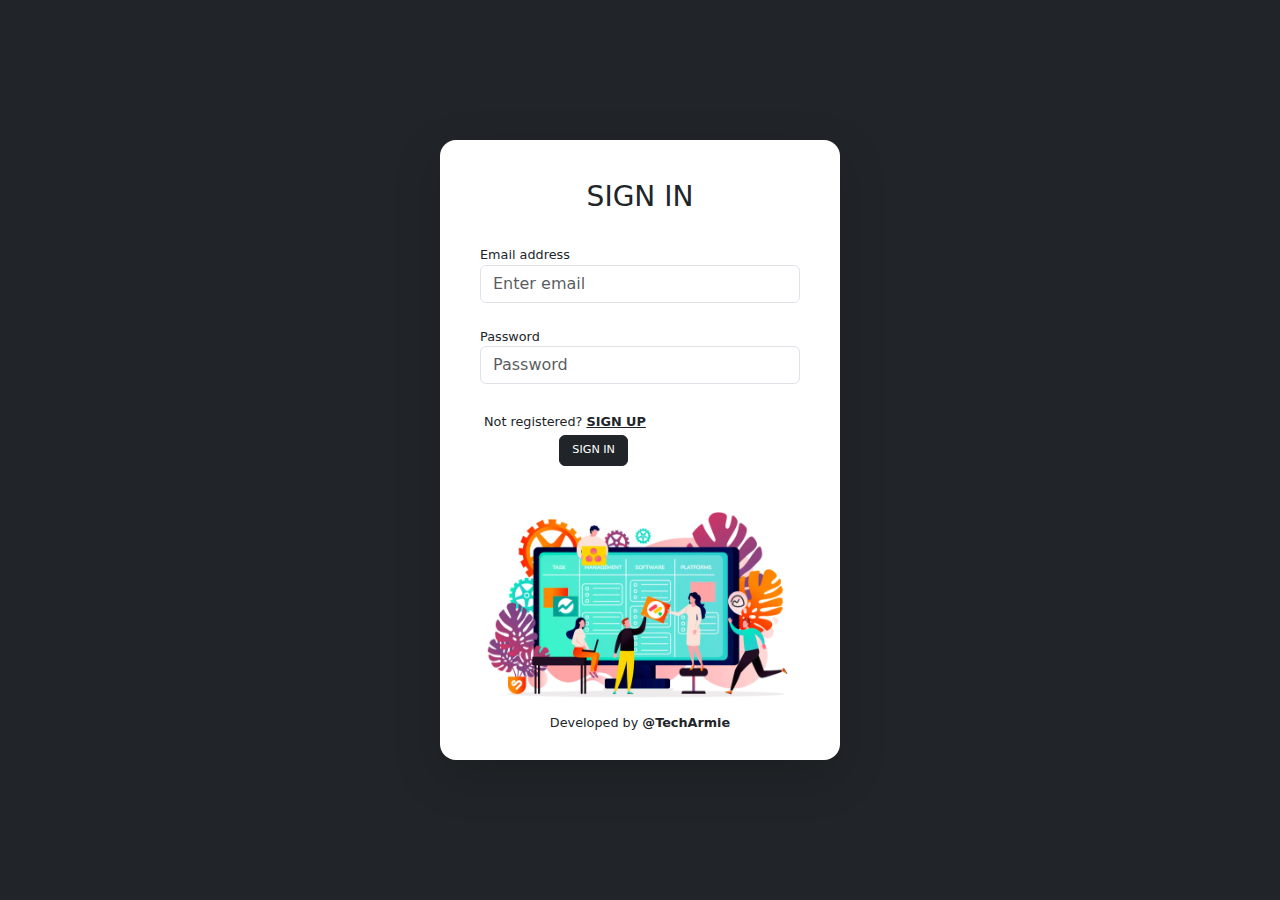
==== FinalProject/index.html @ 0b36a2b4 "Final project" ====
<html>
    <head>
        <meta charset="utf-8">
        <meta name="viewport" content="width=device-width, initial-scale=1, shrink-to-fit=no">
        <title>Project Management Tool</title>

        <!-- Bootstrap CSS -->
        <link href="https://cdn.jsdelivr.net/npm/bootstrap@5.2.3/dist/css/bootstrap.min.css" rel="stylesheet">
        <link href="css/style.css" rel="stylesheet">
        <script src="https://cdn.jsdelivr.net/npm/bootstrap@5.2.3/dist/js/bootstrap.bundle.min.js"></script>
    </head>
    <body class="bg-dark center-aligned">
        <div class="card p-4 shadow-lg border-0 rounded-4" style="width: 25rem;">
            <div class="card-body">
                <form action="AdminPanel/adminDashboard.html">
                    <center><h3>SIGN IN</h3></center><br/>
                    <div class="form-group">
                        <label for="txtEmail" class="sm-font">Email address</label>
                        <input type="email" class="form-control" id="txtEmail" placeholder="Enter email">
                    </div><br />
                    <div class="form-group">
                        <label for="txtPassword" class="sm-font">Password</label>
                        <input type="password" class="form-control" id="txtPassword" placeholder="Password">
                    </div><br />
                    <div class="row">
                        <div class="col-8">
                            <p class="m-1 sm-font">Not registered?  <a href="signup.html" class="text-body"><b>SIGN UP</b></a></p>
                        </div>
                        <div class="col-4 right-aligned">
                            <button type="submit" class="btn btn-dark button-font">SIGN IN</button>
                        </div>
                    </div>
                </form>
            </div>
            <img src="images/1.jpeg" class="card-img-bottom" alt="Task Management System">
            <div class="center-aligned">
                <p class="m-1 sm-font">Developed by <b>@TechArmie</b></p>
            </div>
        </div>
    </body>
</html>
---- FinalProject/css/style.css ----
.default-bg{
    background-color: rgba(28, 27, 27, 0.9);
}

.button-font{
    font-size: 0.7rem;
}

.sm-font{
    font-size: 0.8rem;
}

.center-aligned{
    display: flex;
    justify-content: center;
    align-items: center;
}

.right-aligned{
    display: flex;
    justify-content: end;
    align-items: end;
}

.left-aligned{
    display: flex;
    justify-content: start;
    align-items: start;
}

.modal {
  display: none; /* Hidden by default */
  position: fixed; /* Stay in place */
  z-index: 1; /* Sit on top */
  padding-top: 100px; /* Location of the box */
  left: 0;
  top: 0;
  width: 100%; /* Full width */
  height: 100%; /* Full height */
  overflow: auto; /* Enable scroll if needed */
  background-color: rgb(0,0,0); /* Fallback color */
  background-color: rgba(0,0,0,0.4); /* Black w/ opacity */
}

/* Modal Content */
.modal-content {
  background-color: #fefefe;
  margin: auto;
  padding: 20px;
  border: 1px solid #888;
  width: 80%;
}

/* The Close Button */
.close {
  color: #aaaaaa;
  float: right;
  font-size: 28px;
  font-weight: bold;
}

.close:hover,
.close:focus {
  color: #000;
  text-decoration: none;
  cursor: pointer;
}

@media screen and (max-width: 1400px) {
    .col-4{
        flex:0 0 auto;
        width: 50%;
    }
}

@media screen and (max-width: 1000px) {
    .col-4{
        flex:0 0 auto;
        width:100%;
    }
}

@media screen and (min-width: 1000px) {
    .sideMargin{
        margin-left: 40px;
    }
}
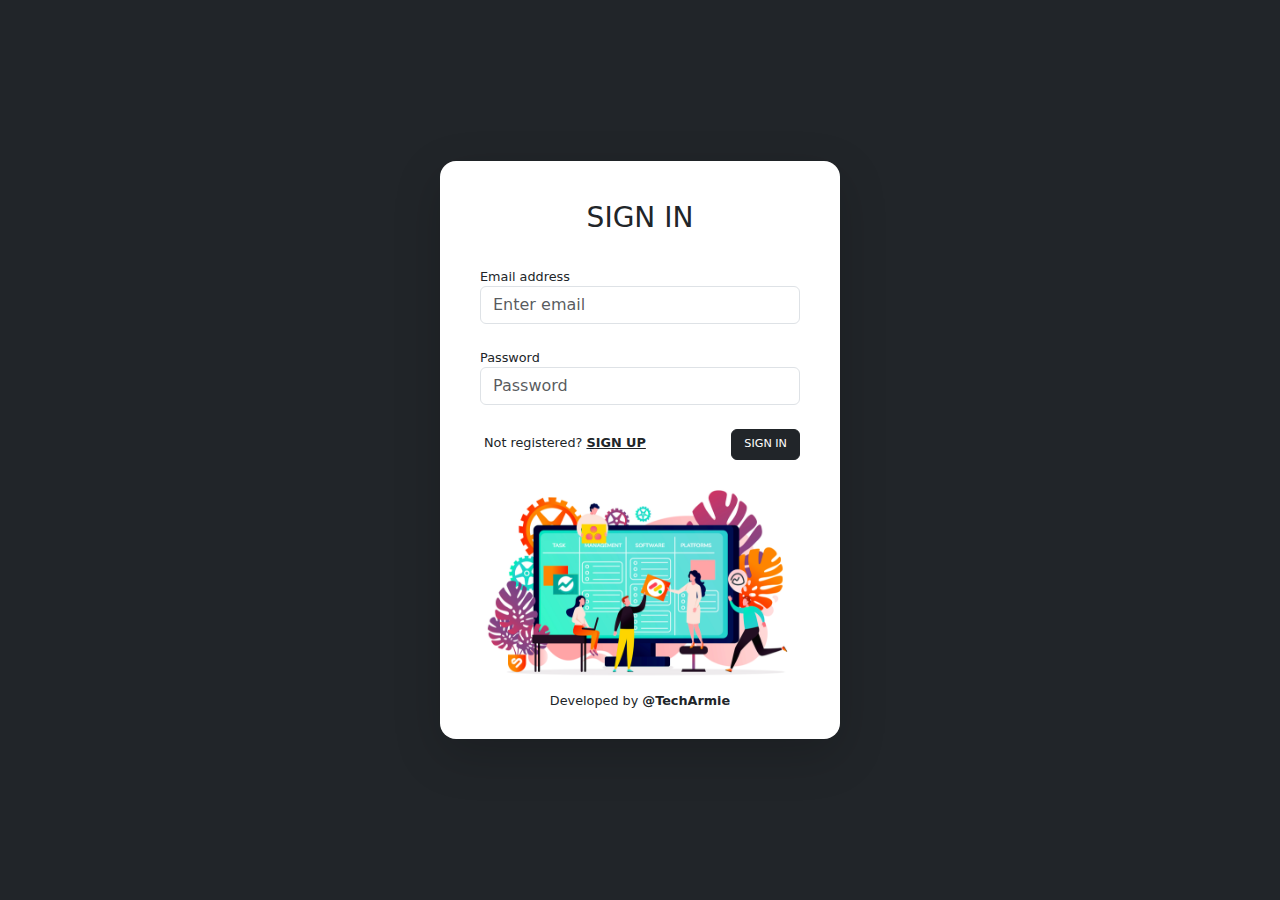
==== commit fd517b58: "final project updates" ====
--- a/FinalProject/index.html
+++ b/FinalProject/index.html
@@ -12,30 +12,30 @@
     <body class="bg-dark center-aligned">
         <div class="card p-4 shadow-lg border-0 rounded-4" style="width: 25rem;">
             <div class="card-body">
-                <form action="AdminPanel/adminDashboard.html">
-                    <center><h3>SIGN IN</h3></center><br/>
-                    <div class="form-group">
-                        <label for="txtEmail" class="sm-font">Email address</label>
-                        <input type="email" class="form-control" id="txtEmail" placeholder="Enter email">
-                    </div><br />
-                    <div class="form-group">
-                        <label for="txtPassword" class="sm-font">Password</label>
-                        <input type="password" class="form-control" id="txtPassword" placeholder="Password">
-                    </div><br />
-                    <div class="row">
-                        <div class="col-8">
-                            <p class="m-1 sm-font">Not registered?  <a href="signup.html" class="text-body"><b>SIGN UP</b></a></p>
-                        </div>
-                        <div class="col-4 right-aligned">
-                            <button type="submit" class="btn btn-dark button-font">SIGN IN</button>
-                        </div>
+                <center><h3>SIGN IN</h3></center><br/>
+                <div id="alertPlaceHolder"></div>
+                <div class="form-group">
+                    <label for="txtEmail" class="sm-font">Email address</label>
+                    <input type="email" class="form-control" id="txtEmail" placeholder="Enter email">
+                </div><br />
+                <div class="form-group">
+                    <label for="txtPassword" class="sm-font">Password</label>
+                    <input type="password" class="form-control" id="txtPassword" placeholder="Password">
+                </div><br />
+                <div class="row">
+                    <div class="col-7">
+                        <p class="m-1 sm-font">Not registered?  <a href="signup.html" class="text-body"><b>SIGN UP</b></a></p>
                     </div>
-                </form>
+                    <div class="col-5 right-aligned">
+                        <button type="submit" id="btnSignin" class="btn btn-dark button-font">SIGN IN</button>
+                    </div>
+                </div>
             </div>
             <img src="images/1.jpeg" class="card-img-bottom" alt="Task Management System">
             <div class="center-aligned">
                 <p class="m-1 sm-font">Developed by <b>@TechArmie</b></p>
             </div>
         </div>
+        <script type="module" src="/network-services/login.js"></script>
     </body>
 </html>--- a/FinalProject/css/style.css
+++ b/FinalProject/css/style.css
@@ -1,87 +1,96 @@
-.default-bg{
+.default-bg {
     background-color: rgba(28, 27, 27, 0.9);
 }
 
-.button-font{
+.button-font {
     font-size: 0.7rem;
 }
 
-.sm-font{
+.sm-font {
     font-size: 0.8rem;
 }
 
-.center-aligned{
+.center-aligned {
     display: flex;
     justify-content: center;
     align-items: center;
 }
 
-.right-aligned{
+.right-aligned {
     display: flex;
     justify-content: end;
     align-items: end;
 }
 
-.left-aligned{
+.left-aligned {
     display: flex;
     justify-content: start;
     align-items: start;
 }
 
 .modal {
-  display: none; /* Hidden by default */
-  position: fixed; /* Stay in place */
-  z-index: 1; /* Sit on top */
-  padding-top: 100px; /* Location of the box */
-  left: 0;
-  top: 0;
-  width: 100%; /* Full width */
-  height: 100%; /* Full height */
-  overflow: auto; /* Enable scroll if needed */
-  background-color: rgb(0,0,0); /* Fallback color */
-  background-color: rgba(0,0,0,0.4); /* Black w/ opacity */
+    display: none;
+    /* Hidden by default */
+    position: fixed;
+    /* Stay in place */
+    z-index: 1;
+    /* Sit on top */
+    padding-top: 100px;
+    /* Location of the box */
+    left: 0;
+    top: 0;
+    width: 100%;
+    /* Full width */
+    height: 100%;
+    /* Full height */
+    overflow: auto;
+    /* Enable scroll if needed */
+    background-color: rgb(0, 0, 0);
+    /* Fallback color */
+    background-color: rgba(0, 0, 0, 0.4);
+    /* Black w/ opacity */
 }
 
 /* Modal Content */
 .modal-content {
-  background-color: #fefefe;
-  margin: auto;
-  padding: 20px;
-  border: 1px solid #888;
-  width: 80%;
+    background-color: #fefefe;
+    margin: auto;
+    padding: 20px;
+    border: 1px solid #888;
+    width: 80%;
 }
 
 /* The Close Button */
 .close {
-  color: #aaaaaa;
-  float: right;
-  font-size: 28px;
-  font-weight: bold;
+    color: #aaaaaa;
+    float: right;
+    font-size: 28px;
+    font-weight: bold;
 }
 
 .close:hover,
 .close:focus {
-  color: #000;
-  text-decoration: none;
-  cursor: pointer;
+    color: #000;
+    text-decoration: none;
+    cursor: pointer;
 }
 
 @media screen and (max-width: 1400px) {
-    .col-4{
-        flex:0 0 auto;
+    .col-4 {
+        flex: 0 0 auto;
         width: 50%;
     }
 }
 
 @media screen and (max-width: 1000px) {
-    .col-4{
-        flex:0 0 auto;
-        width:100%;
+    .col-4 {
+        flex: 0 0 auto;
+        width: 100%;
     }
 }
 
 @media screen and (min-width: 1000px) {
-    .sideMargin{
+    .sideMargin {
         margin-left: 40px;
     }
 }